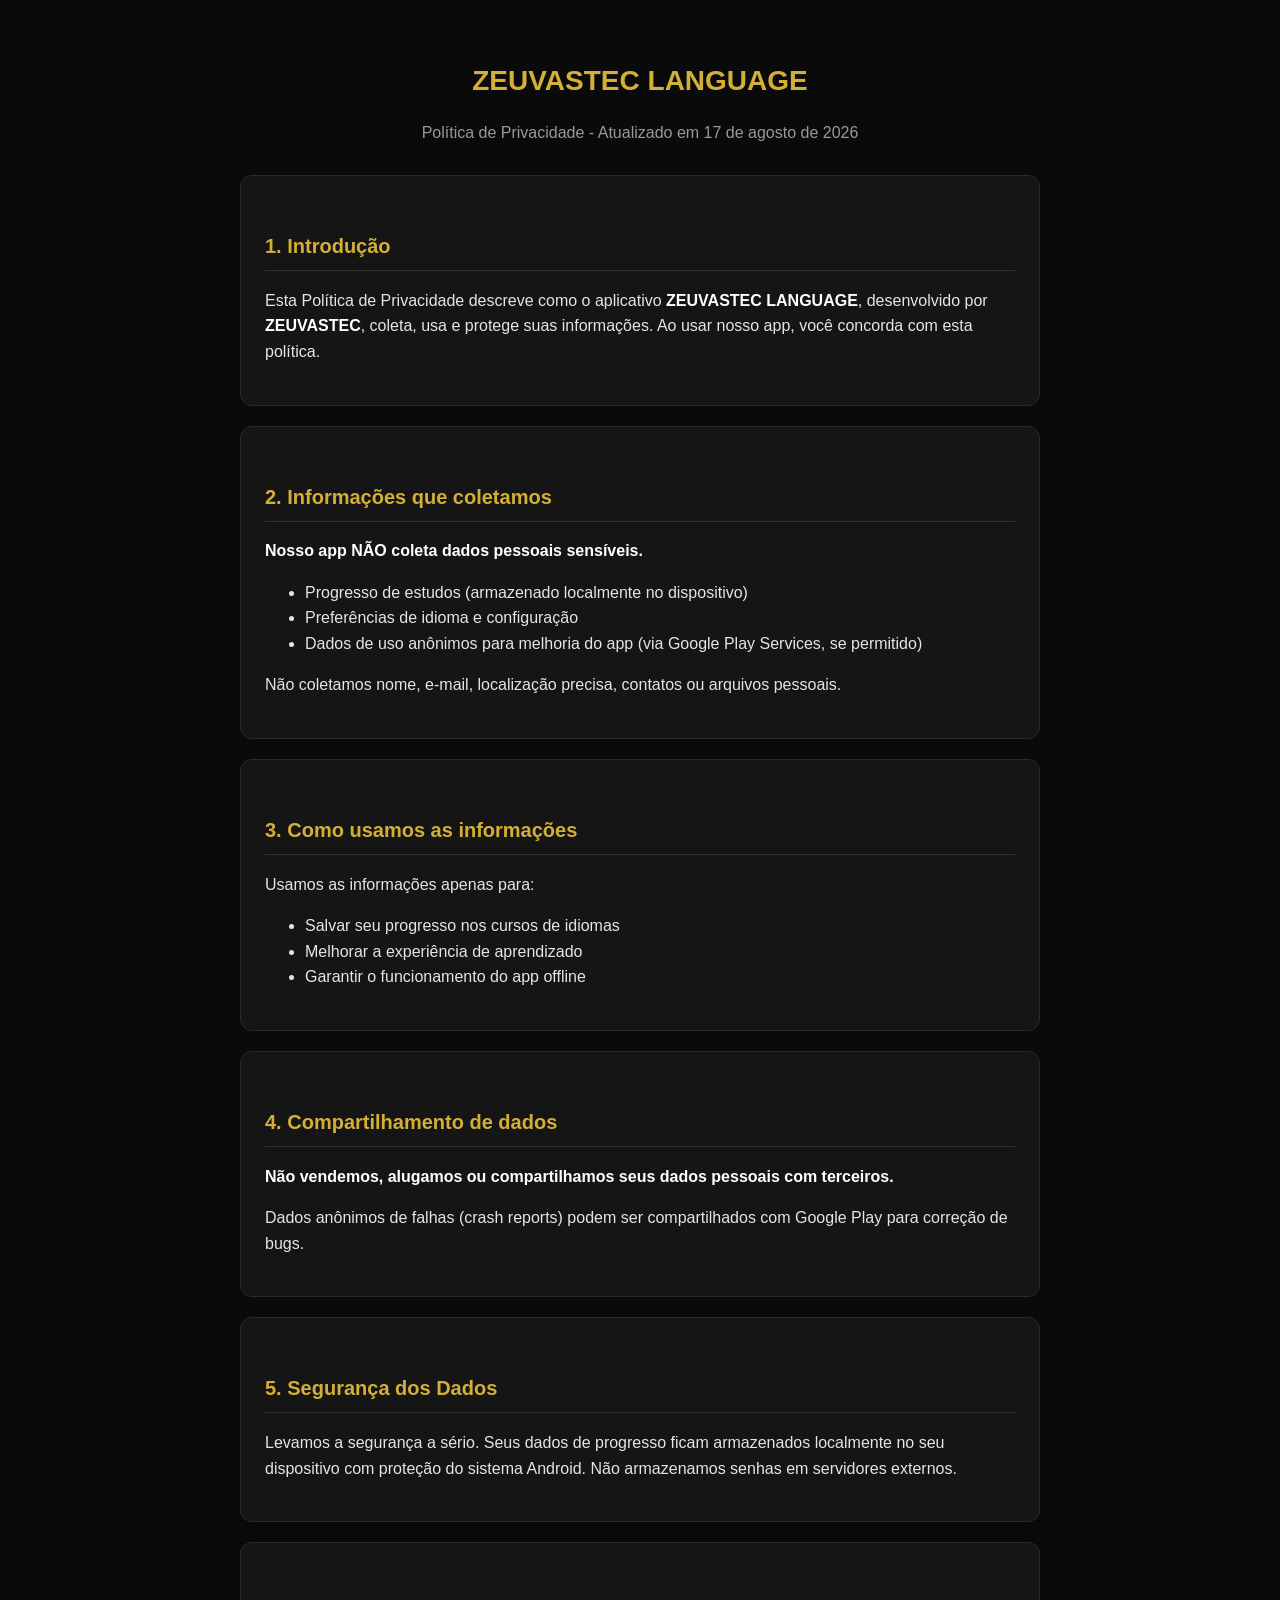
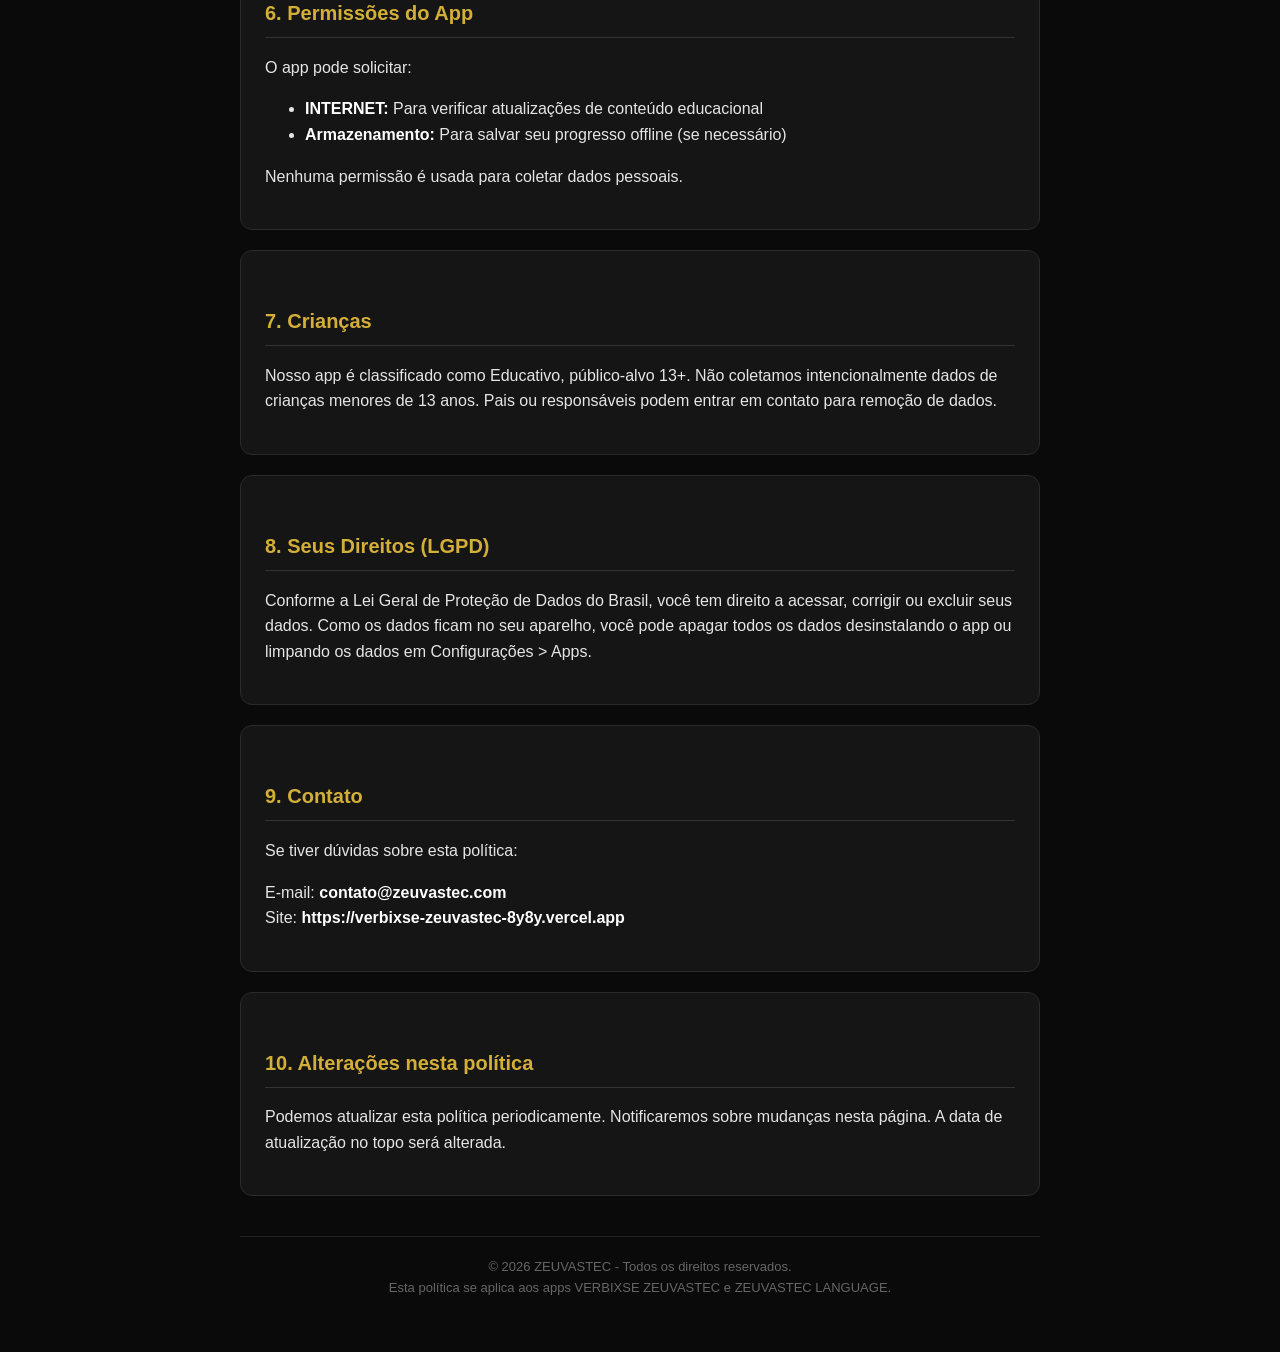
==== privacidade.html @ 8f1d831c "Add files via upload" ====
<!DOCTYPE html>
<html lang="pt-BR">
<head>
<meta charset="UTF-8">
<meta name="viewport" content="width=device-width, initial-scale=1.0">
<title>Política de Privacidade - ZEUVASTEC LANGUAGE</title>
<style>
body{font-family:Arial,sans-serif;background:#0a0a0a;color:#e5e5e5;margin:0;padding:0;line-height:1.6}
.container{max-width:800px;margin:0 auto;padding:40px 20px}
h1{color:#d4af37;text-align:center;font-size:28px;margin-bottom:10px}
h2{color:#d4af37;margin-top:30px;font-size:20px;border-bottom:1px solid #333;padding-bottom:8px}
.subtitle{text-align:center;color:#999;margin-bottom:30px}
.card{background:#151515;border:1px solid #2a2a2a;border-radius:12px;padding:24px;margin-bottom:20px}
a{color:#d4af37}
strong{color:#fff}
.footer{text-align:center;color:#666;font-size:13px;margin-top:40px;border-top:1px solid #222;padding-top:20px}
</style>
</head>
<body>
<div class="container">
<h1>ZEUVASTEC LANGUAGE</h1>
<p class="subtitle">Política de Privacidade - Atualizado em 17 de agosto de 2026</p>

<div class="card">
<h2>1. Introdução</h2>
<p>Esta Política de Privacidade descreve como o aplicativo <strong>ZEUVASTEC LANGUAGE</strong>, desenvolvido por <strong>ZEUVASTEC</strong>, coleta, usa e protege suas informações. Ao usar nosso app, você concorda com esta política.</p>
</div>

<div class="card">
<h2>2. Informações que coletamos</h2>
<p><strong>Nosso app NÃO coleta dados pessoais sensíveis.</strong></p>
<ul>
<li>Progresso de estudos (armazenado localmente no dispositivo)</li>
<li>Preferências de idioma e configuração</li>
<li>Dados de uso anônimos para melhoria do app (via Google Play Services, se permitido)</li>
</ul>
<p>Não coletamos nome, e-mail, localização precisa, contatos ou arquivos pessoais.</p>
</div>

<div class="card">
<h2>3. Como usamos as informações</h2>
<p>Usamos as informações apenas para:</p>
<ul>
<li>Salvar seu progresso nos cursos de idiomas</li>
<li>Melhorar a experiência de aprendizado</li>
<li>Garantir o funcionamento do app offline</li>
</ul>
</div>

<div class="card">
<h2>4. Compartilhamento de dados</h2>
<p><strong>Não vendemos, alugamos ou compartilhamos seus dados pessoais com terceiros.</strong></p>
<p>Dados anônimos de falhas (crash reports) podem ser compartilhados com Google Play para correção de bugs.</p>
</div>

<div class="card">
<h2>5. Segurança dos Dados</h2>
<p>Levamos a segurança a sério. Seus dados de progresso ficam armazenados localmente no seu dispositivo com proteção do sistema Android. Não armazenamos senhas em servidores externos.</p>
</div>

<div class="card">
<h2>6. Permissões do App</h2>
<p>O app pode solicitar:</p>
<ul>
<li><strong>INTERNET:</strong> Para verificar atualizações de conteúdo educacional</li>
<li><strong>Armazenamento:</strong> Para salvar seu progresso offline (se necessário)</li>
</ul>
<p>Nenhuma permissão é usada para coletar dados pessoais.</p>
</div>

<div class="card">
<h2>7. Crianças</h2>
<p>Nosso app é classificado como Educativo, público-alvo 13+. Não coletamos intencionalmente dados de crianças menores de 13 anos. Pais ou responsáveis podem entrar em contato para remoção de dados.</p>
</div>

<div class="card">
<h2>8. Seus Direitos (LGPD)</h2>
<p>Conforme a Lei Geral de Proteção de Dados do Brasil, você tem direito a acessar, corrigir ou excluir seus dados. Como os dados ficam no seu aparelho, você pode apagar todos os dados desinstalando o app ou limpando os dados em Configurações > Apps.</p>
</div>

<div class="card">
<h2>9. Contato</h2>
<p>Se tiver dúvidas sobre esta política:</p>
<p>E-mail: <strong>contato@zeuvastec.com</strong><br>
Site: <strong>https://verbixse-zeuvastec-8y8y.vercel.app</strong></p>
</div>

<div class="card">
<h2>10. Alterações nesta política</h2>
<p>Podemos atualizar esta política periodicamente. Notificaremos sobre mudanças nesta página. A data de atualização no topo será alterada.</p>
</div>

<p class="footer">© 2026 ZEUVASTEC - Todos os direitos reservados.<br>Esta política se aplica aos apps VERBIXSE ZEUVASTEC e ZEUVASTEC LANGUAGE.</p>

</div>
</body>
</html>
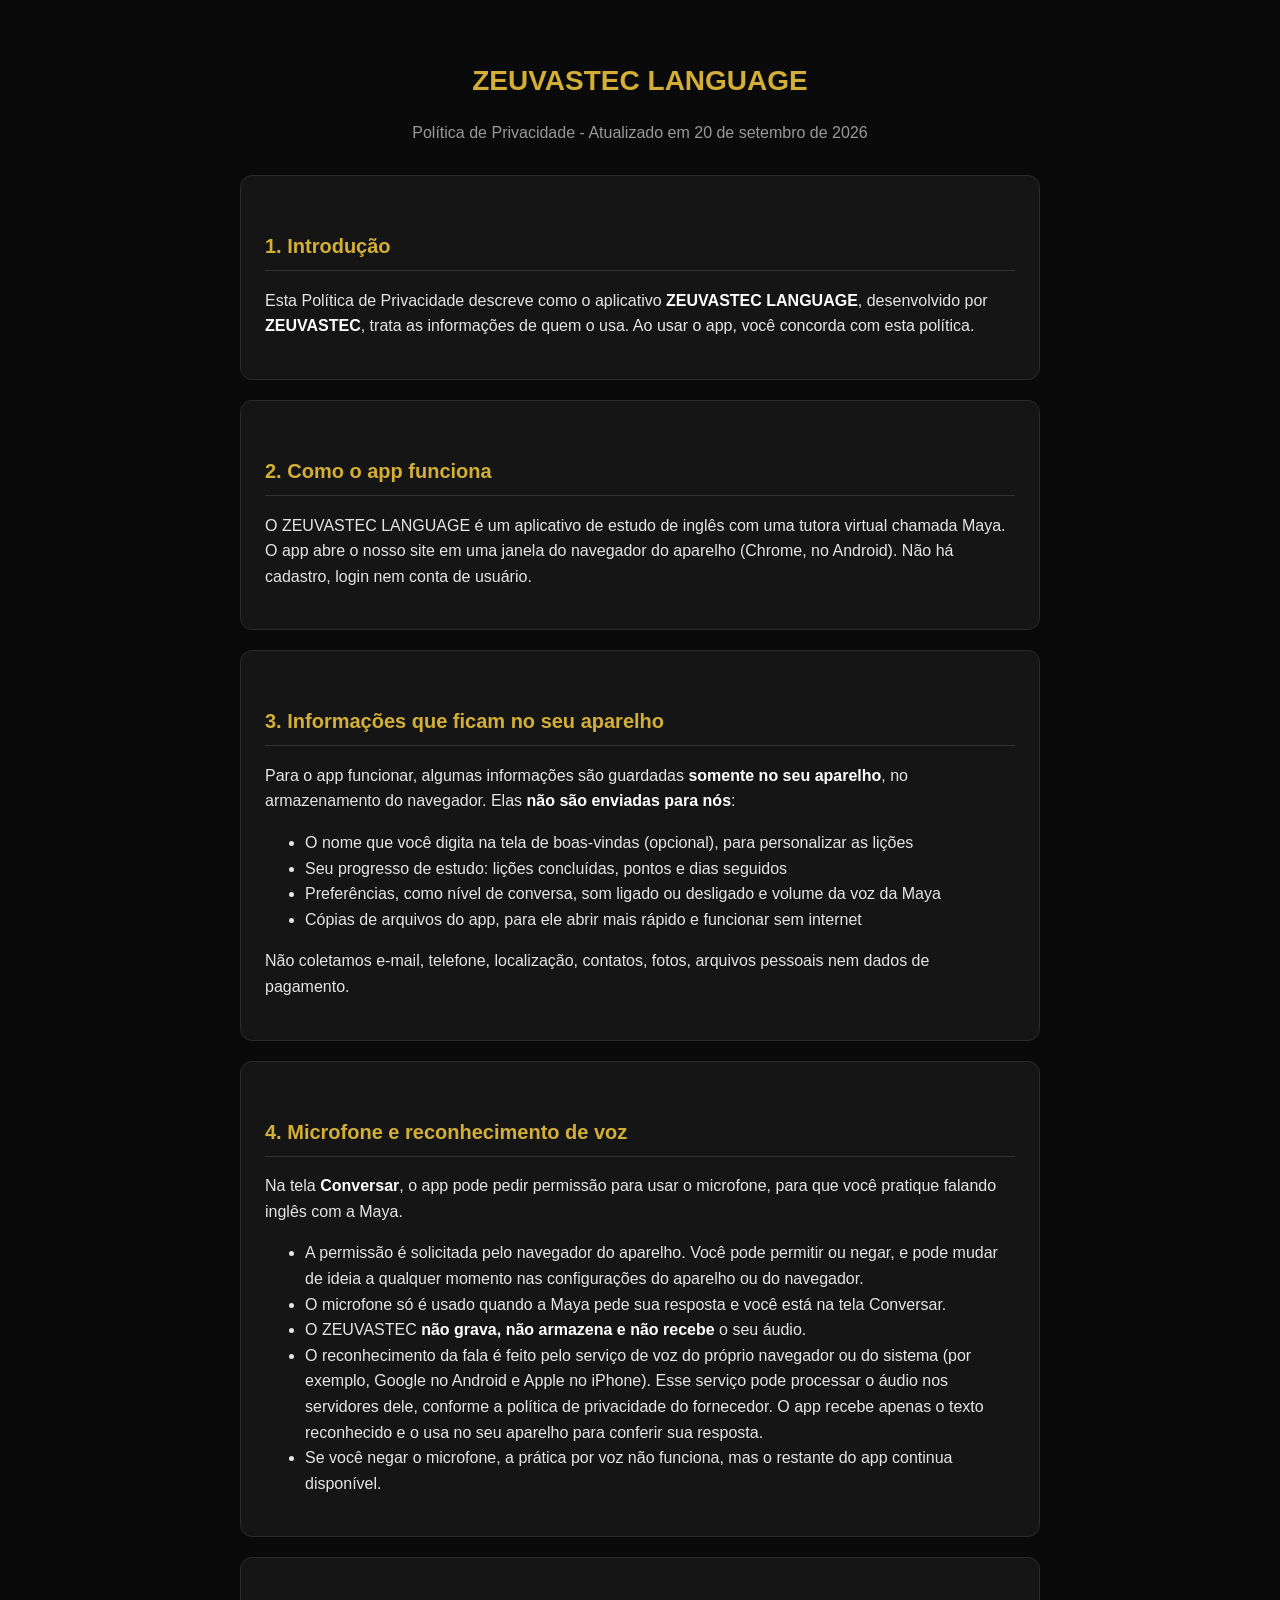
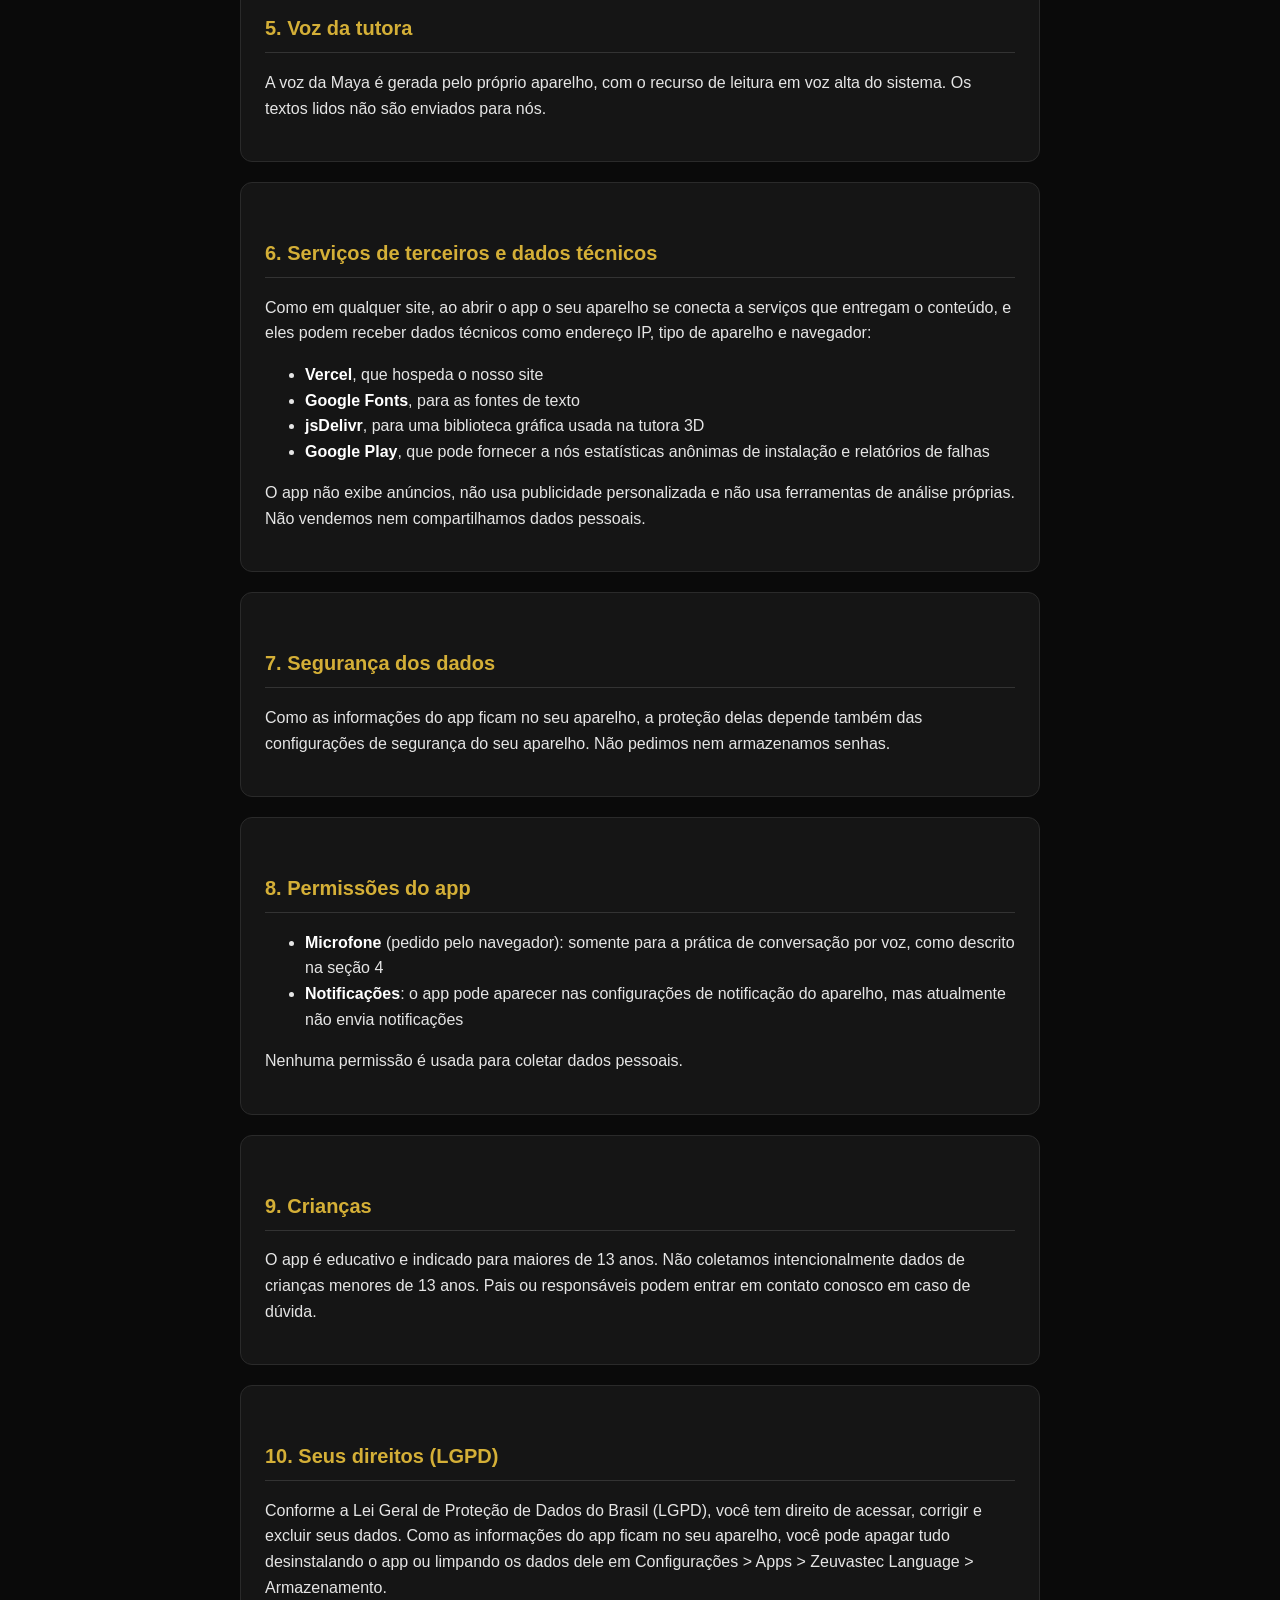
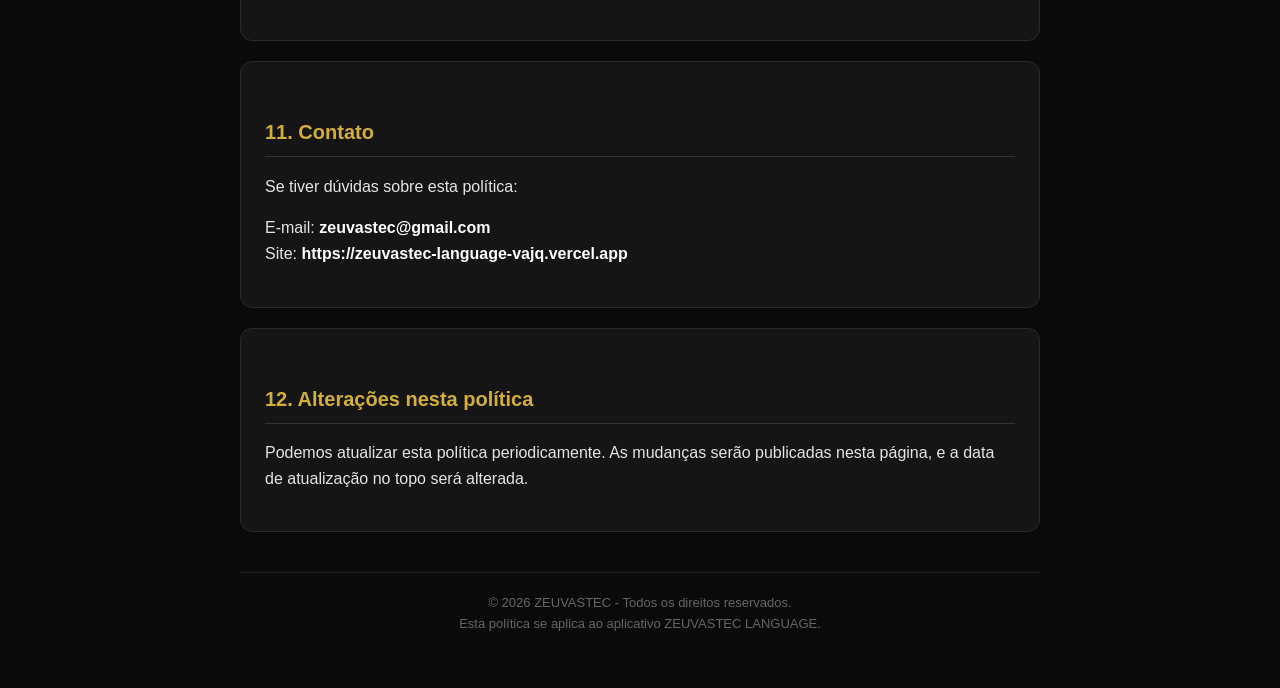
==== commit 17055371: "Politica de privacidade atualizada: microfone, nome local, terceiros e contato" ====
--- a/privacidade.html
+++ b/privacidade.html
@@ -19,78 +19,96 @@
 <body>
 <div class="container">
 <h1>ZEUVASTEC LANGUAGE</h1>
-<p class="subtitle">Política de Privacidade - Atualizado em 17 de agosto de 2026</p>
+<p class="subtitle">Política de Privacidade - Atualizado em 20 de setembro de 2026</p>
 
 <div class="card">
 <h2>1. Introdução</h2>
-<p>Esta Política de Privacidade descreve como o aplicativo <strong>ZEUVASTEC LANGUAGE</strong>, desenvolvido por <strong>ZEUVASTEC</strong>, coleta, usa e protege suas informações. Ao usar nosso app, você concorda com esta política.</p>
+<p>Esta Política de Privacidade descreve como o aplicativo <strong>ZEUVASTEC LANGUAGE</strong>, desenvolvido por <strong>ZEUVASTEC</strong>, trata as informações de quem o usa. Ao usar o app, você concorda com esta política.</p>
 </div>
 
 <div class="card">
-<h2>2. Informações que coletamos</h2>
-<p><strong>Nosso app NÃO coleta dados pessoais sensíveis.</strong></p>
-<ul>
-<li>Progresso de estudos (armazenado localmente no dispositivo)</li>
-<li>Preferências de idioma e configuração</li>
-<li>Dados de uso anônimos para melhoria do app (via Google Play Services, se permitido)</li>
-</ul>
-<p>Não coletamos nome, e-mail, localização precisa, contatos ou arquivos pessoais.</p>
+<h2>2. Como o app funciona</h2>
+<p>O ZEUVASTEC LANGUAGE é um aplicativo de estudo de inglês com uma tutora virtual chamada Maya. O app abre o nosso site em uma janela do navegador do aparelho (Chrome, no Android). Não há cadastro, login nem conta de usuário.</p>
 </div>
 
 <div class="card">
-<h2>3. Como usamos as informações</h2>
-<p>Usamos as informações apenas para:</p>
+<h2>3. Informações que ficam no seu aparelho</h2>
+<p>Para o app funcionar, algumas informações são guardadas <strong>somente no seu aparelho</strong>, no armazenamento do navegador. Elas <strong>não são enviadas para nós</strong>:</p>
 <ul>
-<li>Salvar seu progresso nos cursos de idiomas</li>
-<li>Melhorar a experiência de aprendizado</li>
-<li>Garantir o funcionamento do app offline</li>
+<li>O nome que você digita na tela de boas-vindas (opcional), para personalizar as lições</li>
+<li>Seu progresso de estudo: lições concluídas, pontos e dias seguidos</li>
+<li>Preferências, como nível de conversa, som ligado ou desligado e volume da voz da Maya</li>
+<li>Cópias de arquivos do app, para ele abrir mais rápido e funcionar sem internet</li>
+</ul>
+<p>Não coletamos e-mail, telefone, localização, contatos, fotos, arquivos pessoais nem dados de pagamento.</p>
+</div>
+
+<div class="card">
+<h2>4. Microfone e reconhecimento de voz</h2>
+<p>Na tela <strong>Conversar</strong>, o app pode pedir permissão para usar o microfone, para que você pratique falando inglês com a Maya.</p>
+<ul>
+<li>A permissão é solicitada pelo navegador do aparelho. Você pode permitir ou negar, e pode mudar de ideia a qualquer momento nas configurações do aparelho ou do navegador.</li>
+<li>O microfone só é usado quando a Maya pede sua resposta e você está na tela Conversar.</li>
+<li>O ZEUVASTEC <strong>não grava, não armazena e não recebe</strong> o seu áudio.</li>
+<li>O reconhecimento da fala é feito pelo serviço de voz do próprio navegador ou do sistema (por exemplo, Google no Android e Apple no iPhone). Esse serviço pode processar o áudio nos servidores dele, conforme a política de privacidade do fornecedor. O app recebe apenas o texto reconhecido e o usa no seu aparelho para conferir sua resposta.</li>
+<li>Se você negar o microfone, a prática por voz não funciona, mas o restante do app continua disponível.</li>
 </ul>
 </div>
 
 <div class="card">
-<h2>4. Compartilhamento de dados</h2>
-<p><strong>Não vendemos, alugamos ou compartilhamos seus dados pessoais com terceiros.</strong></p>
-<p>Dados anônimos de falhas (crash reports) podem ser compartilhados com Google Play para correção de bugs.</p>
+<h2>5. Voz da tutora</h2>
+<p>A voz da Maya é gerada pelo próprio aparelho, com o recurso de leitura em voz alta do sistema. Os textos lidos não são enviados para nós.</p>
 </div>
 
 <div class="card">
-<h2>5. Segurança dos Dados</h2>
-<p>Levamos a segurança a sério. Seus dados de progresso ficam armazenados localmente no seu dispositivo com proteção do sistema Android. Não armazenamos senhas em servidores externos.</p>
+<h2>6. Serviços de terceiros e dados técnicos</h2>
+<p>Como em qualquer site, ao abrir o app o seu aparelho se conecta a serviços que entregam o conteúdo, e eles podem receber dados técnicos como endereço IP, tipo de aparelho e navegador:</p>
+<ul>
+<li><strong>Vercel</strong>, que hospeda o nosso site</li>
+<li><strong>Google Fonts</strong>, para as fontes de texto</li>
+<li><strong>jsDelivr</strong>, para uma biblioteca gráfica usada na tutora 3D</li>
+<li><strong>Google Play</strong>, que pode fornecer a nós estatísticas anônimas de instalação e relatórios de falhas</li>
+</ul>
+<p>O app não exibe anúncios, não usa publicidade personalizada e não usa ferramentas de análise próprias. Não vendemos nem compartilhamos dados pessoais.</p>
 </div>
 
 <div class="card">
-<h2>6. Permissões do App</h2>
-<p>O app pode solicitar:</p>
+<h2>7. Segurança dos dados</h2>
+<p>Como as informações do app ficam no seu aparelho, a proteção delas depende também das configurações de segurança do seu aparelho. Não pedimos nem armazenamos senhas.</p>
+</div>
+
+<div class="card">
+<h2>8. Permissões do app</h2>
 <ul>
-<li><strong>INTERNET:</strong> Para verificar atualizações de conteúdo educacional</li>
-<li><strong>Armazenamento:</strong> Para salvar seu progresso offline (se necessário)</li>
+<li><strong>Microfone</strong> (pedido pelo navegador): somente para a prática de conversação por voz, como descrito na seção 4</li>
+<li><strong>Notificações</strong>: o app pode aparecer nas configurações de notificação do aparelho, mas atualmente não envia notificações</li>
 </ul>
 <p>Nenhuma permissão é usada para coletar dados pessoais.</p>
 </div>
 
 <div class="card">
-<h2>7. Crianças</h2>
-<p>Nosso app é classificado como Educativo, público-alvo 13+. Não coletamos intencionalmente dados de crianças menores de 13 anos. Pais ou responsáveis podem entrar em contato para remoção de dados.</p>
+<h2>9. Crianças</h2>
+<p>O app é educativo e indicado para maiores de 13 anos. Não coletamos intencionalmente dados de crianças menores de 13 anos. Pais ou responsáveis podem entrar em contato conosco em caso de dúvida.</p>
 </div>
 
 <div class="card">
-<h2>8. Seus Direitos (LGPD)</h2>
-<p>Conforme a Lei Geral de Proteção de Dados do Brasil, você tem direito a acessar, corrigir ou excluir seus dados. Como os dados ficam no seu aparelho, você pode apagar todos os dados desinstalando o app ou limpando os dados em Configurações > Apps.</p>
+<h2>10. Seus direitos (LGPD)</h2>
+<p>Conforme a Lei Geral de Proteção de Dados do Brasil (LGPD), você tem direito de acessar, corrigir e excluir seus dados. Como as informações do app ficam no seu aparelho, você pode apagar tudo desinstalando o app ou limpando os dados dele em Configurações &gt; Apps &gt; Zeuvastec Language &gt; Armazenamento.</p>
 </div>
 
 <div class="card">
-<h2>9. Contato</h2>
+<h2>11. Contato</h2>
 <p>Se tiver dúvidas sobre esta política:</p>
-<p>E-mail: <strong>contato@zeuvastec.com</strong><br>
-Site: <strong>https://verbixse-zeuvastec-8y8y.vercel.app</strong></p>
+<p>E-mail: <strong>zeuvastec@gmail.com</strong><br>
+Site: <strong>https://zeuvastec-language-vajq.vercel.app</strong></p>
 </div>
 
 <div class="card">
-<h2>10. Alterações nesta política</h2>
-<p>Podemos atualizar esta política periodicamente. Notificaremos sobre mudanças nesta página. A data de atualização no topo será alterada.</p>
+<h2>12. Alterações nesta política</h2>
+<p>Podemos atualizar esta política periodicamente. As mudanças serão publicadas nesta página, e a data de atualização no topo será alterada.</p>
 </div>
 
-<p class="footer">© 2026 ZEUVASTEC - Todos os direitos reservados.<br>Esta política se aplica aos apps VERBIXSE ZEUVASTEC e ZEUVASTEC LANGUAGE.</p>
+<p class="footer">© 2026 ZEUVASTEC - Todos os direitos reservados.<br>Esta política se aplica ao aplicativo ZEUVASTEC LANGUAGE.</p>
 
 </div>
 </body>
